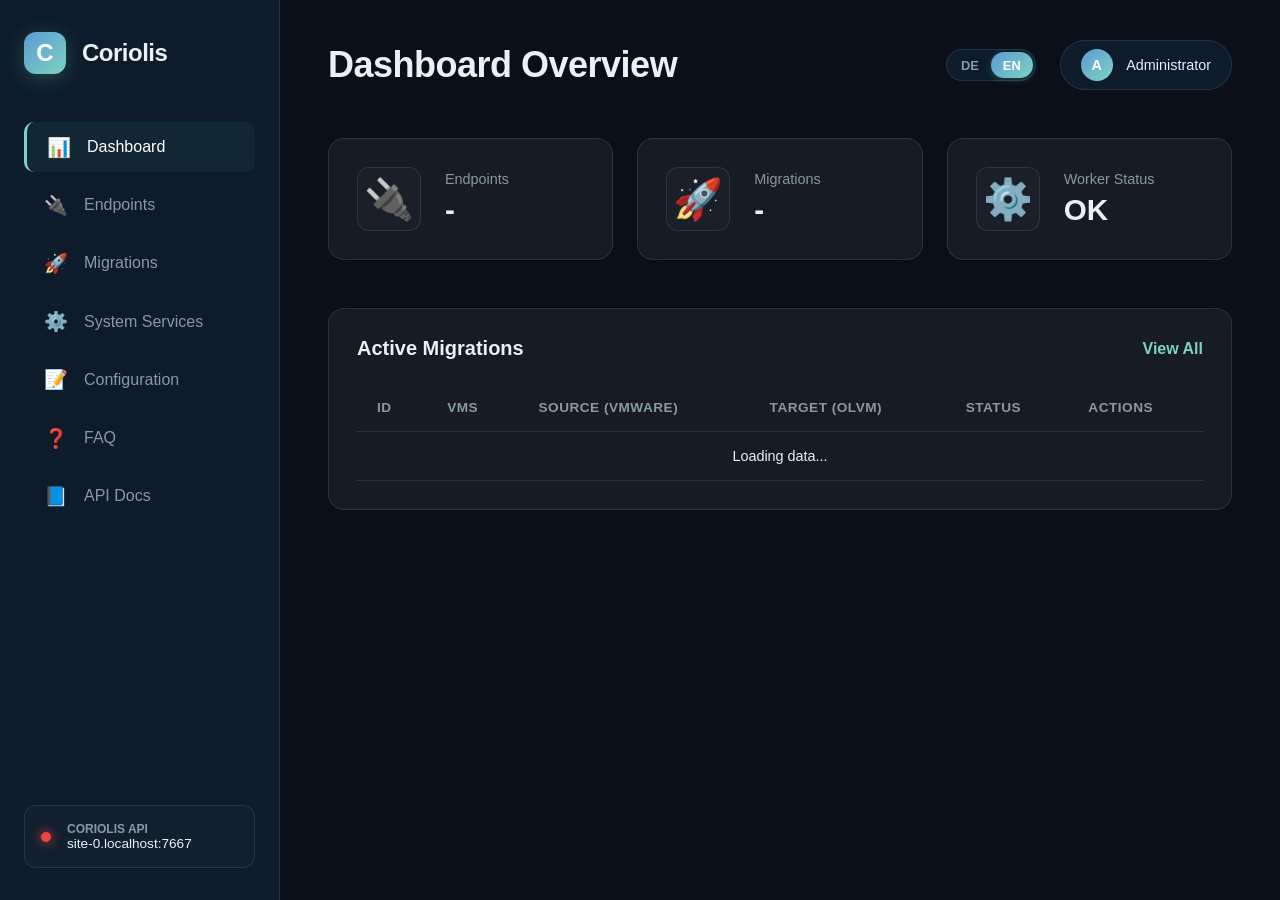
==== docker/dashboard/index.html @ 9552b00b "feat(init): initialize clean production-ready CloudShift repository" ====
<!DOCTYPE html>
<html lang="de">
<head>
    <meta charset="UTF-8">
    <meta name="viewport" content="width=device-width, initial-scale=1.0">
    <title>Coriolis Migration Dashboard</title>
    <link rel="preconnect" href="https://fonts.googleapis.com">
    <link rel="preconnect" href="https://fonts.gstatic.com" crossorigin>
    <link href="https://fonts.googleapis.com/css2?family=Outfit:wght@300;400;500;600;700&family=Plus+Jakarta+Sans:wght@300;400;500;600;700&display=swap" rel="stylesheet">
    <link rel="stylesheet" href="style.css">
</head>
<body class="dark-mode">
    <div class="app-container">
        <!-- Sidebar Navigation -->
        <aside class="sidebar">
            <div class="brand">
                <div class="brand-logo">C</div>
                <h2>Coriolis</h2>
            </div>
            <nav class="nav-menu">
                <a href="#dashboard" class="nav-item active" data-tab="dashboard">
                    <span class="icon">📊</span> <span data-i18n="nav-dashboard">Dashboard</span>
                </a>
                <a href="#endpoints" class="nav-item" data-tab="endpoints">
                    <span class="icon">🔌</span> <span data-i18n="nav-endpoints">Endpunkte</span>
                </a>
                <a href="#transfers" class="nav-item" data-tab="transfers">
                    <span class="icon">🚀</span> <span data-i18n="nav-transfers">Migrationen</span>
                </a>
                <a href="#services" class="nav-item" data-tab="services">
                    <span class="icon">⚙️</span> <span data-i18n="nav-services">Systemdienste</span>
                </a>
                <a href="#configs" class="nav-item" data-tab="configs">
                    <span class="icon">📝</span> <span data-i18n="nav-configs">Konfiguration</span>
                </a>
<a href="#faq" class="nav-item" data-tab="faq">
                <span class="icon">❓</span> <span data-i18n="nav-faq">FAQ</span>
            </a>
            <a href="#swagger" class="nav-item" data-tab="swagger">
                <span class="icon">📘</span> <span data-i18n="nav-api">API Docs</span>
            </a>
        </nav>
            <div class="connection-status">
                <div class="status-indicator online"></div>
                <div class="status-details">
                    <p class="status-label" data-i18n="api-status">Coriolis API</p>
                    <p class="status-host" id="apiHost">172.23.219.54:7667</p>
                </div>
            </div>
        </aside>

        <!-- Main Content Area -->
        <main class="main-content">
            <header class="top-bar">
                <h1 id="pageTitle" data-i18n="title-dashboard-overview">Dashboard Overview</h1>
                <div class="top-bar-right">
                    <div class="lang-selector">
                        <button class="btn-lang active" id="btnLangDe" data-lang="de">DE</button>
                        <button class="btn-lang" id="btnLangEn" data-lang="en">EN</button>
                    </div>
                    <div class="user-profile">
                        <div class="avatar">A</div>
                        <span class="username">Administrator</span>
                    </div>
                </div>
            </header>

            <!-- Dashboard Tab -->
            <section id="dashboardTab" class="tab-content active">
                <div class="stats-grid">
                    <div class="stat-card">
                        <div class="stat-icon">🔌</div>
                        <div class="stat-info">
                            <h3 data-i18n="card-endpoints">Endpunkte</h3>
                            <p class="stat-value" id="countEndpoints">-</p>
                        </div>
                    </div>
                    <div class="stat-card">
                        <div class="stat-icon">🚀</div>
                        <div class="stat-info">
                            <h3 data-i18n="card-transfers">Migrationen</h3>
                            <p class="stat-value" id="countTransfers">-</p>
                        </div>
                    </div>
                    <div class="stat-card">
                        <div class="stat-icon">⚙️</div>
                        <div class="stat-info">
                            <h3 data-i18n="card-worker">Worker Status</h3>
                            <p class="stat-value" id="workerStatus">OK</p>
                        </div>
                    </div>
                </div>

                <div class="dashboard-sections">
                    <div class="dashboard-card recent-transfers">
                        <div class="card-header">
                            <h2 data-i18n="active-transfers">Aktive Migrationen</h2>
                            <a href="#transfers" class="btn-text btn-view-all" data-i18n="view-all">Alle anzeigen</a>
                        </div>
                        <div class="table-container">
                            <table class="data-table" id="recentTransfersTable">
                                <thead>
                                    <tr>
                                        <th data-i18n="th-id">ID</th>
                                        <th data-i18n="th-vms">VMs</th>
                                        <th data-i18n="th-source">Quelle (VMware)</th>
                                        <th data-i18n="th-target">Ziel (OLVM)</th>
                                        <th data-i18n="th-status">Status</th>
                                        <th data-i18n="th-actions">Aktionen</th>
                                    </tr>
                                </thead>
                                <tbody>
                                    <tr><td colspan="6" class="text-center" data-i18n="msg-loading">Lade Daten...</td></tr>
                                </tbody>
                            </table>
                        </div>
                    </div>
                </div>
            </section>

            <!-- Endpoints Tab -->
            <section id="endpointsTab" class="tab-content">
                <div class="action-bar">
                    <h2 data-i18n="title-endpoints">Registrierte Endpunkte</h2>
                    <button class="btn btn-primary" id="btnNewEndpoint" data-i18n="btn-add-endpoint">+ Endpunkt hinzufügen</button>
                </div>
                <div class="endpoints-grid" id="endpointsGrid">
                    <!-- Cards will be populated dynamically -->
                </div>
            </section>

            <!-- Transfers Tab -->
            <section id="transfersTab" class="tab-content">
                <div class="action-bar">
                    <h2 data-i18n="title-transfers">Migrations-Jobs</h2>
                    <button class="btn btn-primary" id="btnNewTransfer" data-i18n="btn-create-transfer">+ Migration erstellen</button>
                </div>
                <div class="table-container">
                    <table class="data-table" id="transfersTable">
                        <thead>
                            <tr>
                                <th data-i18n="th-id">ID</th>
                                <th data-i18n="th-vms">VMs</th>
                                <th data-i18n="th-source">Quelle (VMware)</th>
                                <th data-i18n="th-target">Ziel (OLVM)</th>
                                <th data-i18n="th-status">Status</th>
                                <th data-i18n="th-actions">Aktionen</th>
                            </tr>
                        </thead>
                        <tbody>
                            <!-- Table rows will be populated dynamically -->
                        </tbody>
                    </table>
                </div>
            </section>

            <!-- Services Tab -->
            <section id="servicesTab" class="tab-content">
                <div class="action-bar">
                    <h2 data-i18n="title-services">Coriolis Systemdienste</h2>
                </div>
                <div class="table-container">
                    <table class="data-table" id="servicesTable">
                        <thead>
                            <tr>
                                <th data-i18n="th-service">Dienst</th>
                                <th data-i18n="th-host">Host / Container</th>
                                <th data-i18n="th-status">Status</th>
                                <th data-i18n="th-updated">Zuletzt aktualisiert</th>
                                <th data-i18n="th-actions">Aktionen</th>
                            </tr>
                        </thead>
                        <tbody>
                            <!-- Table rows will be populated dynamically -->
                        </tbody>
                    </table>
                </div>
            </section>

            <!-- Configs Tab -->
            <section id="configsTab" class="tab-content">
                <div class="dashboard-card">
                    <div class="card-header">
                        <h2 data-i18n="title-configs">Konfigurationsdateien</h2>
                    </div>
                    <div class="config-editor-container">
                        <div class="form-group">
                            <label for="configSelect" data-i18n="label-select-config">Datei auswählen</label>
                            <select id="configSelect">
                                <option value="" data-i18n="select-please">Bitte wählen...</option>
                            </select>
                        </div>
                        <div class="form-group">
                            <label for="configTextarea" data-i18n="label-config-content">Dateiinhalt</label>
                            <textarea id="configTextarea" class="config-textarea" readonly placeholder="Bitte wählen Sie eine Konfigurationsdatei aus..." data-i18n-placeholder="placeholder-config-select"></textarea>
                        </div>
                        <div class="form-actions" style="margin-top: 1rem;">
                            <button class="btn btn-primary" id="btnSaveConfig" disabled data-i18n="btn-save-config">Speichern</button>
                        </div>
                    </div>
                </div>
            </section>

            <!-- FAQ Tab -->
            <section id="faqTab" class="tab-content">
                <div class="dashboard-card">
                    <div class="card-header">
                        <h2 data-i18n="title-faq">Häufig gestellte Fragen (FAQ)</h2>
                    </div>
                    <div class="faq-container" id="faqList">
                        <!-- Populated dynamically -->
                    </div>
                </div>
            </section>

            <!-- Swagger / API Docs Tab -->
            <section id="swaggerTab" class="tab-content">
                <div class="dashboard-card swagger-api-card">
                    <div class="card-header">
                        <h2 data-i18n="nav-api">API Docs</h2>
                    </div>
                    <div class="swagger-container">
                        <iframe src="/swagger.html" title="API Documentation"></iframe>
                    </div>
                </div>
            </section>
        </main>
    </div>

    <!-- Modal: Add Endpoint -->
    <div class="modal-overlay" id="endpointModal">
        <div class="modal-card">
            <div class="modal-header">
                <h2 id="endpointModalTitle" data-i18n="modal-ep-title">Neuen Endpunkt registrieren</h2>
                <button class="btn-close" id="btnChooseEndpointClose">&times;</button>
            </div>
            <form id="endpointForm">
                <div class="form-group">
                    <label for="endpointName" data-i18n="label-ep-name">Endpunkt Name</label>
                    <input type="text" id="endpointName" required placeholder="z.B. vcenter-prod-01" data-i18n-placeholder="placeholder-ep-name">
                </div>
                <div class="form-group">
                    <label for="endpointType" data-i18n="label-ep-type">Endpunkt Typ</label>
                    <select id="endpointType" required>
                        <option value="vmware_vsphere" data-i18n="opt-ep-vmware">VMware vSphere (Quelle)</option>
                        <option value="olvm" data-i18n="opt-ep-olvm">Oracle OLVM (Ziel)</option>
                        <option value="hyperv" data-i18n="opt-ep-hyperv">Microsoft Hyper-V (Ziel)</option>
                    </select>
                </div>
                
                <!-- VMware Fields -->
                <div id="vmwareFields" class="provider-fields">
                    <div class="form-group">
                        <label for="vmwareHost" data-i18n="label-vcenter-host">vCenter Host / IP</label>
                        <input type="text" id="vmwareHost" placeholder="z.B. vcenter.firma.local" data-i18n-placeholder="placeholder-vmware-host">
                    </div>
                    <div class="form-group">
                        <label for="vmwareUser" data-i18n="label-username">Benutzername</label>
                        <input type="text" id="vmwareUser" placeholder="administrator@vsphere.local" data-i18n-placeholder="placeholder-vmware-user">
                    </div>
                    <div class="form-group">
                        <label for="vmwarePass" data-i18n="label-password">Passwort</label>
                        <input type="password" id="vmwarePass">
                    </div>
                    <div class="form-group checkbox-group">
                        <input type="checkbox" id="vmwareUntrusted" checked>
                        <label for="vmwareUntrusted" data-i18n="label-ignore-ssl">SSL Zertifikat ignorieren (allow_untrusted)</label>
                    </div>
                </div>

                <!-- OLVM Fields -->
                <div id="olvmFields" class="provider-fields hidden">
                    <div class="form-group">
                        <label for="olvmUrl" data-i18n="label-olvm-url">OLVM Engine API URL</label>
                        <input type="text" id="olvmUrl" placeholder="https://olvm-engine.firma.local/ovirt-engine/" data-i18n-placeholder="placeholder-olvm-url">
                    </div>
                    <div class="form-group">
                        <label for="olvmUser" data-i18n="label-username">Benutzername</label>
                        <input type="text" id="olvmUser" placeholder="admin@internal" data-i18n-placeholder="placeholder-olvm-user">
                    </div>
                    <div class="form-group">
                        <label for="olvmPass" data-i18n="label-password">Passwort</label>
                        <input type="password" id="olvmPass">
                    </div>
                    <div class="form-group checkbox-group">
                        <input type="checkbox" id="olvmInsecure" checked>
                        <label for="olvmInsecure" data-i18n="label-ignore-ssl">SSL Zertifikat ignorieren (insecure)</label>
                    </div>
                </div>

                <!-- Hyper-V Fields -->
                <div id="hypervFields" class="provider-fields hidden">
                    <div class="form-group">
                        <label for="hypervHost" data-i18n="label-hyperv-host">Hyper-V Host / IP</label>
                        <input type="text" id="hypervHost" placeholder="z.B. hyperv-host.firma.local" data-i18n-placeholder="placeholder-hyperv-host">
                    </div>
                    <div class="form-group">
                        <label for="hypervPort" data-i18n="label-hyperv-port">WinRM Port</label>
                        <input type="number" id="hypervPort" value="5986" placeholder="5986">
                    </div>
                    <div class="form-group">
                        <label for="hypervUser" data-i18n="label-username">Benutzername</label>
                        <input type="text" id="hypervUser" placeholder="Administrator" data-i18n-placeholder="placeholder-hyperv-user">
                    </div>
                    <div class="form-group">
                        <label for="hypervPass" data-i18n="label-password">Passwort</label>
                        <input type="password" id="hypervPass">
                    </div>
                    <div class="form-group">
                        <label for="hypervTransport" data-i18n="label-hyperv-transport">WinRM Transport</label>
                        <select id="hypervTransport">
                            <option value="ntlm">NTLM</option>
                            <option value="kerberos">Kerberos</option>
                            <option value="credssp">CredSSP</option>
                            <option value="basic">Basic</option>
                        </select>
                    </div>
                    <div class="form-group checkbox-group">
                        <input type="checkbox" id="hypervHttps" checked>
                        <label for="hypervHttps" data-i18n="label-hyperv-https">HTTPS verwenden (WinRM 5986)</label>
                    </div>
                    <div class="form-group checkbox-group">
                        <input type="checkbox" id="hypervInsecure" checked>
                        <label for="hypervInsecure" data-i18n="label-ignore-ssl-winrm">WinRM Zertifikat ignorieren</label>
                    </div>
                </div>

                <div class="form-actions">
                    <button type="button" class="btn btn-secondary" id="btnCancelEndpoint" data-i18n="btn-cancel">Abbrechen</button>
                    <button type="submit" id="btnSubmitEndpoint" class="btn btn-primary" data-i18n="btn-register">Registrieren</button>
                </div>
            </form>
        </div>
    </div>

    <!-- Modal: Add Transfer -->
    <div class="modal-overlay" id="transferModal">
        <div class="modal-card">
            <div class="modal-header">
                <h2 data-i18n="modal-tf-title">Migration erstellen</h2>
                <button class="btn-close" id="btnChooseTransferClose">&times;</button>
            </div>
            <form id="transferForm">
                <div class="form-group">
                    <label for="transferSource" data-i18n="label-tf-source">Quelle (VMware Endpunkt)</label>
                    <select id="transferSource" required>
                        <option value="" data-i18n="select-please">Bitte wählen...</option>
                    </select>
                </div>
                <div class="form-group">
                    <label for="transferDest" data-i18n="label-tf-dest">Ziel (OLVM Endpunkt)</label>
                    <select id="transferDest" required>
                        <option value="" data-i18n="select-please">Bitte wählen...</option>
                    </select>
                </div>
                <div class="form-group">
                    <label for="transferVMs" data-i18n="label-tf-vms">VM Name (im vCenter)</label>
                    <input type="text" id="transferVMs" required placeholder="z.B. webserver-prod-01" data-i18n-placeholder="placeholder-tf-vms">
                </div>

                <!-- OLVM target fields -->
                <div id="tfOlvmFields" class="transfer-dest-fields">
                    <div class="form-group">
                        <label for="transferCluster" data-i18n="label-tf-cluster">Ziel-Cluster (in OLVM)</label>
                        <input type="text" id="transferCluster" placeholder="z.B. Default" data-i18n-placeholder="placeholder-tf-cluster">
                    </div>
                    <div class="form-group">
                        <label for="transferStorageDomain" data-i18n="label-tf-storage">Ziel-Storage Domain</label>
                        <input type="text" id="transferStorageDomain" placeholder="z.B. data" data-i18n-placeholder="placeholder-tf-storage">
                    </div>
                </div>

                <!-- Hyper-V target fields -->
                <div id="tfHypervFields" class="transfer-dest-fields hidden">
                    <div class="form-group">
                        <label for="transferSwitch" data-i18n="label-tf-switch">Ziel Virtual Switch</label>
                        <input type="text" id="transferSwitch" placeholder="z.B. External" data-i18n-placeholder="placeholder-tf-switch">
                    </div>
                    <div class="form-group">
                        <label for="transferVmPath" data-i18n="label-tf-vmpath">Ziel VM-Pfad (auf dem Host)</label>
                        <input type="text" id="transferVmPath" placeholder="C:\VMs" data-i18n-placeholder="placeholder-tf-vmpath">
                    </div>
                    <div class="form-group">
                        <label for="transferVmGeneration" data-i18n="label-tf-generation">VM Generation</label>
                        <select id="transferVmGeneration">
                            <option value="">Auto</option>
                            <option value="1">Generation 1</option>
                            <option value="2">Generation 2</option>
                        </select>
                    </div>
                </div>

                <div class="form-group">
                    <label for="transferNetworkMap" data-i18n="label-tf-network">Netzwerk-Zuweisung (Quell-Netz -> Ziel-Netz)</label>
                    <div class="mapping-inputs">
                        <input type="text" id="sourceNet" placeholder="z.B. VM Network" required data-i18n-placeholder="placeholder-source-net">
                        <span class="arrow">&rarr;</span>
                        <input type="text" id="destNet" placeholder="z.B. ovirtmgmt" required data-i18n-placeholder="placeholder-dest-net">
                    </div>
                </div>
                <div class="form-group" id="tfStorageMapGroup">
                    <label for="transferStorageMap" data-i18n="label-tf-storage-map">Storage-Zuweisung (Quell-Datastore -> Ziel-Domain)</label>
                    <div class="mapping-inputs">
                        <input type="text" id="sourceStore" placeholder="z.B. datastore1" data-i18n-placeholder="placeholder-source-store">
                        <span class="arrow">&rarr;</span>
                        <input type="text" id="destStore" placeholder="z.B. data" data-i18n-placeholder="placeholder-dest-store">
                    </div>
                </div>

                <div class="form-actions">
                    <button type="button" class="btn btn-secondary" id="btnCancelTransfer" data-i18n="btn-cancel">Abbrechen</button>
                    <button type="submit" class="btn btn-primary" data-i18n="btn-create">Erstellen</button>
                </div>
            </form>
        </div>
    </div>

    <script src="app.js"></script>
</body>
</html>
---- docker/dashboard/style.css ----
/* Style for Coriolis standalone Web Dashboard */
:root {
    --bg-primary: #0a0f1a;
    --bg-sidebar: #0d1b2a;
    --bg-card: rgba(255, 255, 255, 0.05);
    --border-color: rgba(125, 211, 192, 0.15);
    --text-main: #e8f1f5;
    --text-muted: #8899a6;
    --accent-cyan: #7dd3c0;
    --accent-purple: #5b9bd5;
    --accent-gradient: linear-gradient(135deg, #5b9bd5, #7dd3c0);
    --status-online: #10b981;
    --status-offline: #ef4444;
    --status-warning: #f59e0b;
    --font-family: 'Inter', sans-serif;
    --heading-font-family: var(--heading-font-family);
}

* {
    box-sizing: border-box;
    margin: 0;
    padding: 0;
}

body {
    background-color: var(--bg-primary);
    color: var(--text-main);
    font-family: var(--font-family);
    min-height: 100vh;
    display: flex;
    overflow-x: hidden;
}

.app-container {
    display: flex;
    width: 100vw;
    min-height: 100vh;
}

/* Sidebar Navigation */
.sidebar {
    width: 280px;
    background-color: var(--bg-sidebar);
    border-right: 1px solid var(--border-color);
    display: flex;
    flex-direction: column;
    padding: 2rem 1.5rem;
    flex-shrink: 0;
}

.brand {
    display: flex;
    align-items: center;
    gap: 1rem;
    margin-bottom: 3rem;
}

.brand-logo {
    width: 42px;
    height: 42px;
    background: var(--accent-gradient);
    border-radius: 12px;
    display: flex;
    align-items: center;
    justify-content: center;
    font-size: 1.5rem;
    font-weight: 700;
    color: #fff;
    box-shadow: 0 4px 20px rgba(125, 211, 192, 0.25);
}

.brand h2 {
    font-family: var(--heading-font-family);
    font-size: 1.5rem;
    font-weight: 600;
    letter-spacing: -0.5px;
}

.nav-menu {
    display: flex;
    flex-direction: column;
    gap: 0.5rem;
    flex-grow: 1;
}

.nav-item {
    display: flex;
    align-items: center;
    gap: 1rem;
    padding: 0.85rem 1.25rem;
    border-radius: 10px;
    color: var(--text-muted);
    text-decoration: none;
    font-weight: 500;
    transition: all 0.3s ease;
}

.nav-item:hover, .nav-item.active {
    color: #fff;
    background-color: rgba(255, 255, 255, 0.05);
}

.nav-item.active {
    border-left: 3px solid var(--accent-cyan);
    background-color: rgba(125, 211, 192, 0.06);
}

.nav-item .icon {
    font-size: 1.2rem;
}

.connection-status {
    display: flex;
    align-items: center;
    gap: 1rem;
    padding: 1rem;
    background-color: rgba(255, 255, 255, 0.02);
    border: 1px solid var(--border-color);
    border-radius: 12px;
    margin-top: auto;
}

.status-indicator {
    width: 10px;
    height: 10px;
    border-radius: 50%;
    box-shadow: 0 0 10px rgba(0, 0, 0, 0.5);
}

.status-indicator.online {
    background-color: var(--status-online);
    box-shadow: 0 0 12px var(--status-online);
}

.status-indicator.offline {
    background-color: var(--status-offline);
    box-shadow: 0 0 12px var(--status-offline);
}

.status-label {
    font-size: 0.75rem;
    color: var(--text-muted);
    font-weight: 600;
    text-transform: uppercase;
}

.status-host {
    font-size: 0.85rem;
    font-weight: 500;
}

/* Main Content Area */
.main-content {
    flex-grow: 1;
    padding: 2.5rem 3rem;
    overflow-y: auto;
    max-height: 100vh;
}

.top-bar {
    display: flex;
    justify-content: space-between;
    align-items: center;
    margin-bottom: 3rem;
}

.top-bar h1 {
    font-family: var(--heading-font-family);
    font-size: 2.25rem;
    font-weight: 700;
    letter-spacing: -0.5px;
}

.user-profile {
    display: flex;
    align-items: center;
    gap: 0.85rem;
    background-color: var(--bg-sidebar);
    padding: 0.5rem 1.25rem;
    border-radius: 100px;
    border: 1px solid var(--border-color);
}

.avatar {
    width: 32px;
    height: 32px;
    border-radius: 50%;
    background: var(--accent-gradient);
    color: #fff;
    display: flex;
    align-items: center;
    justify-content: center;
    font-weight: 600;
    font-size: 0.9rem;
}

.username {
    font-size: 0.9rem;
    font-weight: 500;
}

/* Tab Content Visibility */
.tab-content {
    display: none;
    animation: fadeIn 0.4s ease;
}

.tab-content.active {
    display: block;
}

@keyframes fadeIn {
    from { opacity: 0; transform: translateY(10px); }
    to { opacity: 1; transform: translateY(0); }
}

/* Stats Cards Grid */
.stats-grid {
    display: grid;
    grid-template-columns: repeat(auto-fit, minmax(240px, 1fr));
    gap: 1.5rem;
    margin-bottom: 3rem;
}

.stat-card {
    background-color: var(--bg-card);
    border: 1px solid var(--border-color);
    border-radius: 16px;
    padding: 1.75rem;
    display: flex;
    align-items: center;
    gap: 1.5rem;
    backdrop-filter: blur(12px);
    transition: transform 0.3s ease, border-color 0.3s ease;
}

.stat-card:hover {
    transform: translateY(-5px);
    border-color: rgba(125, 211, 192, 0.25);
}

.stat-icon {
    font-size: 2.5rem;
    width: 64px;
    height: 64px;
    background-color: rgba(255, 255, 255, 0.02);
    border-radius: 12px;
    display: flex;
    align-items: center;
    justify-content: center;
    border: 1px solid var(--border-color);
}

.stat-info h3 {
    font-size: 0.9rem;
    font-weight: 500;
    color: var(--text-muted);
    margin-bottom: 0.35rem;
}

.stat-value {
    font-family: var(--heading-font-family);
    font-size: 1.85rem;
    font-weight: 700;
}

/* Action Bar */
.action-bar {
    display: flex;
    justify-content: space-between;
    align-items: center;
    margin-bottom: 2rem;
}

.action-bar h2 {
    font-family: var(--heading-font-family);
    font-size: 1.5rem;
    font-weight: 600;
}

/* Buttons */
.btn {
    font-family: var(--font-family);
    font-weight: 600;
    font-size: 0.9rem;
    padding: 0.75rem 1.5rem;
    border-radius: 10px;
    border: none;
    cursor: pointer;
    transition: all 0.3s ease;
    display: inline-flex;
    align-items: center;
    justify-content: center;
    gap: 0.5rem;
}

.btn-primary {
    background: var(--accent-gradient);
    color: #fff;
    box-shadow: 0 4px 15px rgba(91, 155, 213, 0.2);
}

.btn-primary:hover {
    transform: translateY(-2px);
    box-shadow: 0 6px 20px rgba(91, 155, 213, 0.35);
}

.btn-secondary {
    background-color: rgba(255, 255, 255, 0.05);
    color: var(--text-main);
    border: 1px solid var(--border-color);
}

.btn-secondary:hover {
    background-color: rgba(255, 255, 255, 0.1);
}

.btn-danger {
    background-color: rgba(239, 68, 68, 0.15);
    color: #f87171;
    border: 1px solid rgba(239, 68, 68, 0.3);
}

.btn-danger:hover {
    background-color: rgba(239, 68, 68, 0.25);
}

.btn-success {
    background-color: rgba(16, 185, 129, 0.15);
    color: #34d399;
    border: 1px solid rgba(16, 185, 129, 0.3);
}

.btn-success:hover {
    background-color: rgba(16, 185, 129, 0.25);
}

.btn-text {
    background: none;
    border: none;
    color: var(--accent-cyan);
    font-weight: 600;
    cursor: pointer;
    text-decoration: none;
}

.btn-text:hover {
    text-decoration: underline;
}

/* Dashboard sections */
.dashboard-card {
    background-color: var(--bg-card);
    border: 1px solid var(--border-color);
    border-radius: 16px;
    padding: 1.75rem;
    backdrop-filter: blur(12px);
    margin-bottom: 2rem;
}

.card-header {
    display: flex;
    justify-content: space-between;
    align-items: center;
    margin-bottom: 1.5rem;
}

.card-header h2 {
    font-size: 1.25rem;
    font-weight: 600;
}

/* Data Tables */
.table-container {
    width: 100%;
    overflow-x: auto;
}

.data-table {
    width: 100%;
    border-collapse: collapse;
    text-align: left;
}

.data-table th, .data-table td {
    padding: 1rem 1.25rem;
    border-bottom: 1px solid var(--border-color);
}

.data-table th {
    font-weight: 600;
    color: var(--text-muted);
    font-size: 0.85rem;
    text-transform: uppercase;
    letter-spacing: 0.5px;
}

.data-table td {
    font-size: 0.9rem;
}

.data-table tbody tr:hover {
    background-color: rgba(255, 255, 255, 0.01);
}

.text-center {
    text-align: center;
}

/* Badges and Tags */
.badge {
    padding: 0.3rem 0.75rem;
    border-radius: 100px;
    font-size: 0.75rem;
    font-weight: 600;
    display: inline-flex;
    align-items: center;
    gap: 0.35rem;
}

.badge-vmware {
    background-color: rgba(125, 211, 192, 0.1);
    color: var(--accent-cyan);
    border: 1px solid rgba(125, 211, 192, 0.2);
}

.badge-olvm {
    background-color: rgba(91, 155, 213, 0.15);
    color: var(--accent-purple);
    border: 1px solid rgba(91, 155, 213, 0.25);
}

.badge-hyperv {
    background-color: rgba(255, 99, 132, 0.15);
    color: #ff6384;
    border: 1px solid rgba(255, 99, 132, 0.25);
}

.badge-status {
    text-transform: uppercase;
}

.status-completed {
    background-color: rgba(16, 185, 129, 0.15);
    color: #34d399;
}

.status-running {
    background-color: rgba(59, 130, 246, 0.15);
    color: #60a5fa;
    animation: pulse 2s infinite;
}

.status-cancelling {
    background-color: rgba(245, 158, 11, 0.15);
    color: #fbbf24;
    animation: pulse 2s infinite;
}

.status-failed, .status-error {
    background-color: rgba(239, 68, 68, 0.15);
    color: #f87171;
}

.status-canceled {
    background-color: rgba(156, 163, 175, 0.15);
    color: #9ca3af;
}

.status-pending {
    background-color: rgba(245, 158, 11, 0.15);
    color: #fbbf24;
}

@keyframes pulse {
    0%, 100% { opacity: 1; }
    50% { opacity: 0.6; }
}

/* Endpoints Grid */
.endpoints-grid {
    display: grid;
    grid-template-columns: repeat(auto-fill, minmax(320px, 1fr));
    gap: 1.5rem;
}

.endpoint-card {
    background-color: var(--bg-card);
    border: 1px solid var(--border-color);
    border-radius: 16px;
    padding: 1.5rem;
    display: flex;
    flex-direction: column;
    justify-content: space-between;
    gap: 1.5rem;
    backdrop-filter: blur(12px);
    transition: all 0.3s ease;
}

.endpoint-card:hover {
    border-color: rgba(91, 155, 213, 0.25);
}

.endpoint-header {
    display: flex;
    justify-content: space-between;
    align-items: flex-start;
}

.endpoint-title h3 {
    font-size: 1.15rem;
    font-weight: 600;
    margin-bottom: 0.25rem;
}

.endpoint-desc {
    font-size: 0.85rem;
    color: var(--text-muted);
}

.endpoint-details {
    font-size: 0.85rem;
    background-color: rgba(0, 0, 0, 0.15);
    padding: 0.85rem;
    border-radius: 10px;
    border: 1px solid var(--border-color);
    word-break: break-all;
}

.endpoint-details p {
    margin-bottom: 0.35rem;
}

.endpoint-details p:last-child {
    margin-bottom: 0;
}

.endpoint-details span {
    color: var(--text-muted);
}

.endpoint-actions {
    display: flex;
    gap: 0.5rem;
}

.endpoint-actions button {
    flex-grow: 1;
}

/* Modals */
.modal-overlay {
    position: fixed;
    top: 0;
    left: 0;
    width: 100vw;
    height: 100vh;
    background-color: rgba(8, 12, 20, 0.75);
    backdrop-filter: blur(8px);
    display: none;
    align-items: center;
    justify-content: center;
    z-index: 1000;
    animation: fadeIn 0.3s ease;
}

.modal-overlay.active {
    display: flex;
}

.modal-card {
    background-color: var(--bg-sidebar);
    border: 1px solid var(--border-color);
    border-radius: 20px;
    width: 100%;
    max-width: 540px;
    padding: 2.25rem;
    box-shadow: 0 10px 40px rgba(0, 0, 0, 0.5);
    animation: slideUp 0.3s cubic-bezier(0.16, 1, 0.3, 1);
}

@keyframes slideUp {
    from { transform: translateY(30px) scale(0.98); }
    to { transform: translateY(0) scale(1); }
}

.modal-header {
    display: flex;
    justify-content: space-between;
    align-items: center;
    margin-bottom: 1.75rem;
}

.modal-header h2 {
    font-family: var(--heading-font-family);
    font-size: 1.5rem;
    font-weight: 600;
}

.btn-close {
    background: none;
    border: none;
    font-size: 1.85rem;
    color: var(--text-muted);
    cursor: pointer;
    line-height: 1;
}

.btn-close:hover {
    color: #fff;
}

/* Forms */
.form-group {
    display: flex;
    flex-direction: column;
    gap: 0.5rem;
    margin-bottom: 1.25rem;
}

.form-group label {
    font-size: 0.85rem;
    font-weight: 600;
    color: var(--text-muted);
}

.form-group input, .form-group select {
    background-color: rgba(8, 12, 20, 0.4);
    border: 1px solid var(--border-color);
    border-radius: 8px;
    padding: 0.75rem 1rem;
    color: #fff;
    font-family: var(--font-family);
    font-size: 0.9rem;
    transition: all 0.3s ease;
}

.form-group input:focus, .form-group select:focus {
    outline: none;
    border-color: var(--accent-cyan);
    box-shadow: 0 0 10px rgba(125, 211, 192, 0.15);
}

.checkbox-group {
    flex-direction: row;
    align-items: center;
    gap: 0.75rem;
    margin-top: 0.5rem;
}

.checkbox-group input {
    width: auto;
}

.checkbox-group label {
    cursor: pointer;
}

.provider-fields {
    animation: fadeIn 0.3s ease;
}

.hidden {
    display: none !important;
}

.mapping-inputs {
    display: flex;
    align-items: center;
    gap: 0.85rem;
}

.mapping-inputs input {
    flex-grow: 1;
}

.mapping-inputs .arrow {
    font-size: 1.25rem;
    color: var(--text-muted);
}

.form-actions {
    display: flex;
    justify-content: flex-end;
    gap: 1rem;
    margin-top: 2rem;
}

.action-buttons {
    display: flex;
    gap: 0.5rem;
}

.top-bar-right {
    display: flex;
    align-items: center;
    gap: 1.5rem;
}

.lang-selector {
    display: flex;
    background-color: var(--bg-sidebar);
    border: 1px solid var(--border-color);
    border-radius: 100px;
    padding: 2px;
}

.btn-lang {
    background: none;
    border: none;
    color: var(--text-muted);
    padding: 0.35rem 0.75rem;
    border-radius: 100px;
    font-size: 0.8rem;
    font-weight: 600;
    cursor: pointer;
    transition: all 0.3s ease;
}

.btn-lang:hover {
    color: var(--text-main);
}

.btn-lang.active {
    background: var(--accent-gradient);
    color: #fff;
    box-shadow: 0 2px 8px rgba(125, 211, 192, 0.2);
}

/* Config editor specific styling */
.config-editor-container {
    display: flex;
    flex-direction: column;
    gap: 1.5rem;
    margin-top: 1rem;
}
.config-textarea {
    min-height: 450px;
    font-family: 'Fira Code', 'Courier New', Courier, monospace;
    font-size: 0.9rem;
    line-height: 1.5;
    background-color: rgba(8, 12, 20, 0.65) !important;
    border: 1px solid var(--border-color);
    border-radius: 12px;
    padding: 1.25rem;
    color: #74e5ff;
    resize: vertical;
    width: 100%;
    outline: none;
    transition: all 0.3s ease;
    box-shadow: inset 0 2px 8px rgba(0, 0, 0, 0.4);
}
.config-textarea:focus {
    border-color: var(--accent-cyan);
    box-shadow: 0 0 15px rgba(125, 211, 192, 0.2), inset 0 2px 8px rgba(0, 0, 0, 0.4);
}
.config-textarea[readonly] {
    color: var(--text-muted);
    cursor: not-allowed;
    opacity: 0.6;
    box-shadow: none;
}

/* FAQ styling */
.faq-container {
    display: flex;
    flex-direction: column;
    gap: 1.25rem;
    margin-top: 1rem;
}
.faq-item {
    background: rgba(23, 33, 56, 0.25);
    border: 1px solid var(--border-color);
    border-radius: 12px;
    overflow: hidden;
    transition: all 0.3s ease;
}
.faq-item:hover {
    border-color: rgba(125, 211, 192, 0.2);
    background: rgba(23, 33, 56, 0.35);
}
.faq-question {
    padding: 1.25rem 1.5rem;
    font-weight: 600;
    font-size: 1.05rem;
    cursor: pointer;
    display: flex;
    align-items: center;
    gap: 1rem;
    user-select: none;
    transition: color 0.3s ease;
}
.faq-question:hover {
    color: var(--accent-cyan);
}
.faq-toggle-icon {
    font-size: 0.8rem;
    color: var(--accent-cyan);
    display: inline-block;
    transition: transform 0.3s cubic-bezier(0.4, 0, 0.2, 1);
}
.faq-toggle-icon.rotated {
    transform: rotate(90deg);
}
.faq-answer {
    padding: 0 1.5rem 1.5rem 3.3rem;
    color: var(--text-muted);
    line-height: 1.6;
    font-size: 0.95rem;
    border-top: 1px solid rgba(255, 255, 255, 0.03);
    padding-top: 1rem;
    animation: slideDownFaq 0.3s cubic-bezier(0.4, 0, 0.2, 1);
}
.faq-answer strong {
    color: var(--text-main);
}
@keyframes slideDownFaq {
    from { opacity: 0; transform: translateY(-5px); }
    to { opacity: 1; transform: translateY(0); }
}

/* Expandable transfer details styling */
.transfer-details-row {
    background-color: rgba(0, 0, 0, 0.2);
}
.transfer-details-wrapper {
    padding: 1.25rem 1.75rem;
    border-left: 3px solid var(--accent-cyan);
    background-color: rgba(23, 33, 56, 0.15);
}
.execution-details-expanded-box h4 {
    font-size: 0.95rem;
    font-weight: 600;
    color: var(--text-main);
}
.tasks-steps-list {
    display: flex;
    flex-direction: column;
    gap: 0.75rem;
    margin-top: 0.5rem;
}
.task-step-item {
    background-color: rgba(8, 12, 20, 0.4);
    border: 1px solid var(--border-color);
    border-radius: 8px;
    padding: 0.75rem 1rem;
    transition: all 0.2s ease;
}
.task-step-item:hover {
    border-color: rgba(125, 211, 192, 0.15);
}
.task-step-header {
    display: flex;
    align-items: center;
    gap: 1rem;
}
.task-step-name {
    font-weight: 500;
    font-size: 0.85rem;
    color: var(--text-main);
    flex-grow: 1;
}
.task-step-time {
    font-size: 0.75rem;
    color: var(--text-muted);
}
.task-exception-info {
    margin-top: 0.5rem;
    padding: 0.5rem;
    background-color: rgba(239, 68, 68, 0.05);
    border: 1px solid rgba(239, 68, 68, 0.2);
    border-radius: 6px;
    color: #f87171;
    font-size: 0.8rem;
    overflow-x: auto;
}

/* ── Swagger / API Docs Tab ───────────────── */
#swaggerTab.tab-content.active {
    display: flex;
    flex-direction: column;
    height: calc(100vh - 130px);
    overflow: hidden;
}

.swagger-api-card {
    display: flex !important;
    flex-direction: column;
    flex: 1;
    min-height: 0;
    padding-bottom: 0 !important;
    margin-bottom: 0 !important;
}

.swagger-api-card .card-header {
    flex-shrink: 0;
}

.swagger-container {
    flex: 1;
    min-height: 0;
    border-radius: 0 0 16px 16px;
    overflow: hidden;
}

.swagger-container iframe {
    width: 100%;
    height: 100%;
    border: none;
}
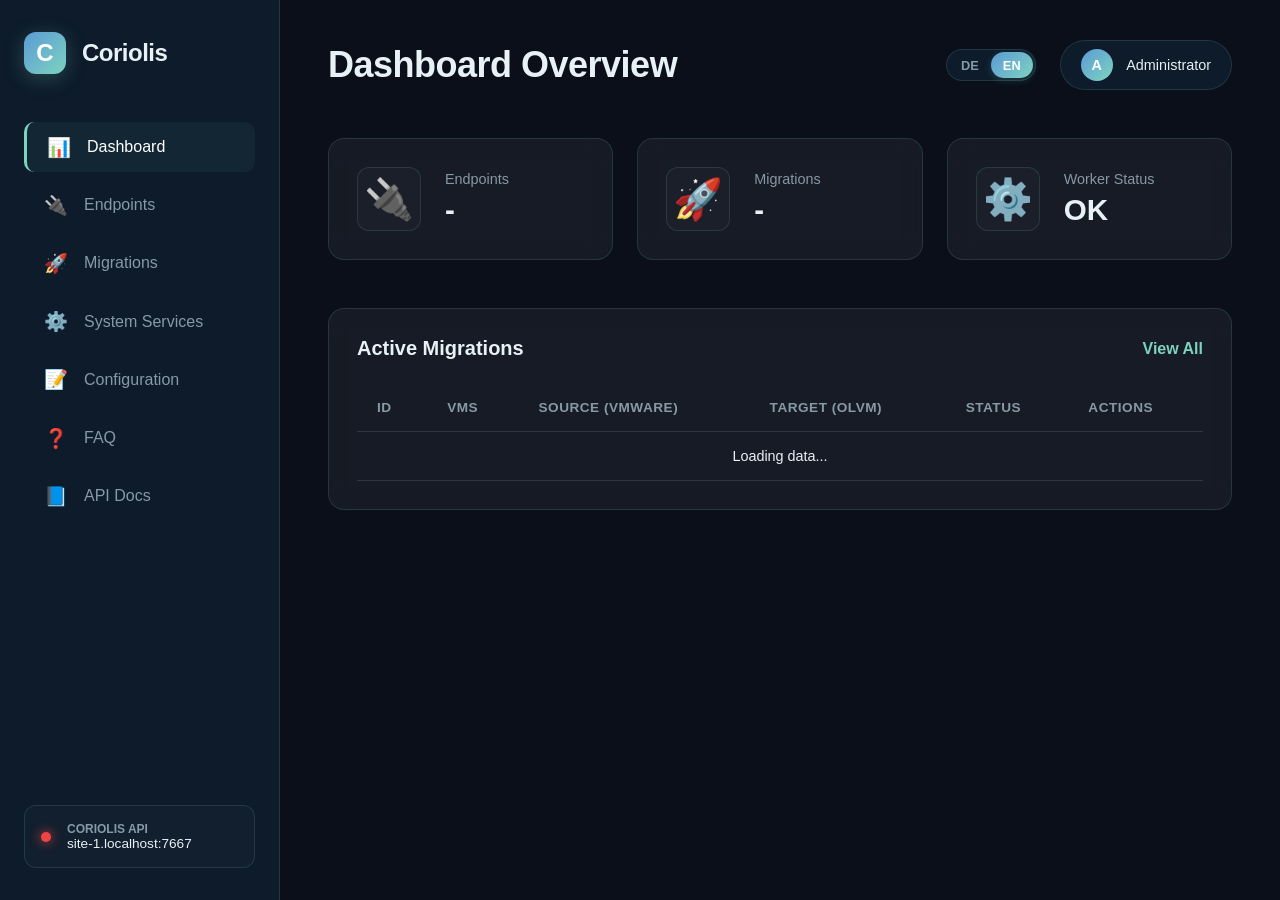
==== commit 9e4e0966: "feat: support preserving source VM MAC addresses and fix unit tests" ====
--- a/docker/dashboard/index.html
+++ b/docker/dashboard/index.html
@@ -398,13 +398,21 @@
                         <input type="text" id="destNet" placeholder="z.B. ovirtmgmt" required data-i18n-placeholder="placeholder-dest-net">
                     </div>
                 </div>
+                <div class="form-group checkbox-group">
+                    <input type="checkbox" id="transferPreserveMac">
+                    <label for="transferPreserveMac" data-i18n="label-tf-preserve-mac">MAC-Adressen der Quell-VM beibehalten</label>
+                </div>
                 <div class="form-group" id="tfStorageMapGroup">
-                    <label for="transferStorageMap" data-i18n="label-tf-storage-map">Storage-Zuweisung (Quell-Datastore -> Ziel-Domain)</label>
-                    <div class="mapping-inputs">
-                        <input type="text" id="sourceStore" placeholder="z.B. datastore1" data-i18n-placeholder="placeholder-source-store">
-                        <span class="arrow">&rarr;</span>
-                        <input type="text" id="destStore" placeholder="z.B. data" data-i18n-placeholder="placeholder-dest-store">
-                    </div>
+                    <label data-i18n="label-tf-storage-map">Storage-Zuweisung (Quell-Datastore -> Ziel-Domain)</label>
+                    <div id="storageMappingsContainer">
+                        <div class="mapping-inputs storage-mapping-row" style="margin-bottom: 0.5rem;">
+                            <input type="text" class="source-store" placeholder="z.B. datastore1" data-i18n-placeholder="placeholder-source-store">
+                            <span class="arrow">&rarr;</span>
+                            <input type="text" class="dest-store" placeholder="z.B. data" data-i18n-placeholder="placeholder-dest-store">
+                            <button type="button" class="btn-remove-mapping">&times;</button>
+                        </div>
+                    </div>
+                    <button type="button" id="btnAddStorageMapping" class="btn btn-secondary btn-sm" data-i18n="btn-add-storage-mapping" style="margin-top: 0.5rem; font-size: 0.8rem; padding: 0.25rem 0.5rem;">+ Zuweisung hinzufügen</button>
                 </div>
 
                 <div class="form-actions">
--- a/docker/dashboard/style.css
+++ b/docker/dashboard/style.css
@@ -909,4 +909,33 @@
     border: none;
 }
 
-
+/* Spinner and dynamic mapping styles */
+@keyframes spin {
+    0% { transform: rotate(0deg); }
+    100% { transform: rotate(360deg); }
+}
+
+.spinner-small {
+    border: 2px solid rgba(255, 255, 255, 0.1);
+    border-top: 2px solid var(--accent-cyan);
+    border-radius: 50%;
+    width: 16px;
+    height: 16px;
+    animation: spin 1s linear infinite;
+}
+
+.btn-remove-mapping {
+    background: none;
+    border: none;
+    color: var(--status-offline);
+    cursor: pointer;
+    font-size: 1.25rem;
+    padding: 0 0.5rem;
+    transition: color 0.2s ease;
+}
+
+.btn-remove-mapping:hover {
+    color: #ff3333;
+}
+
+
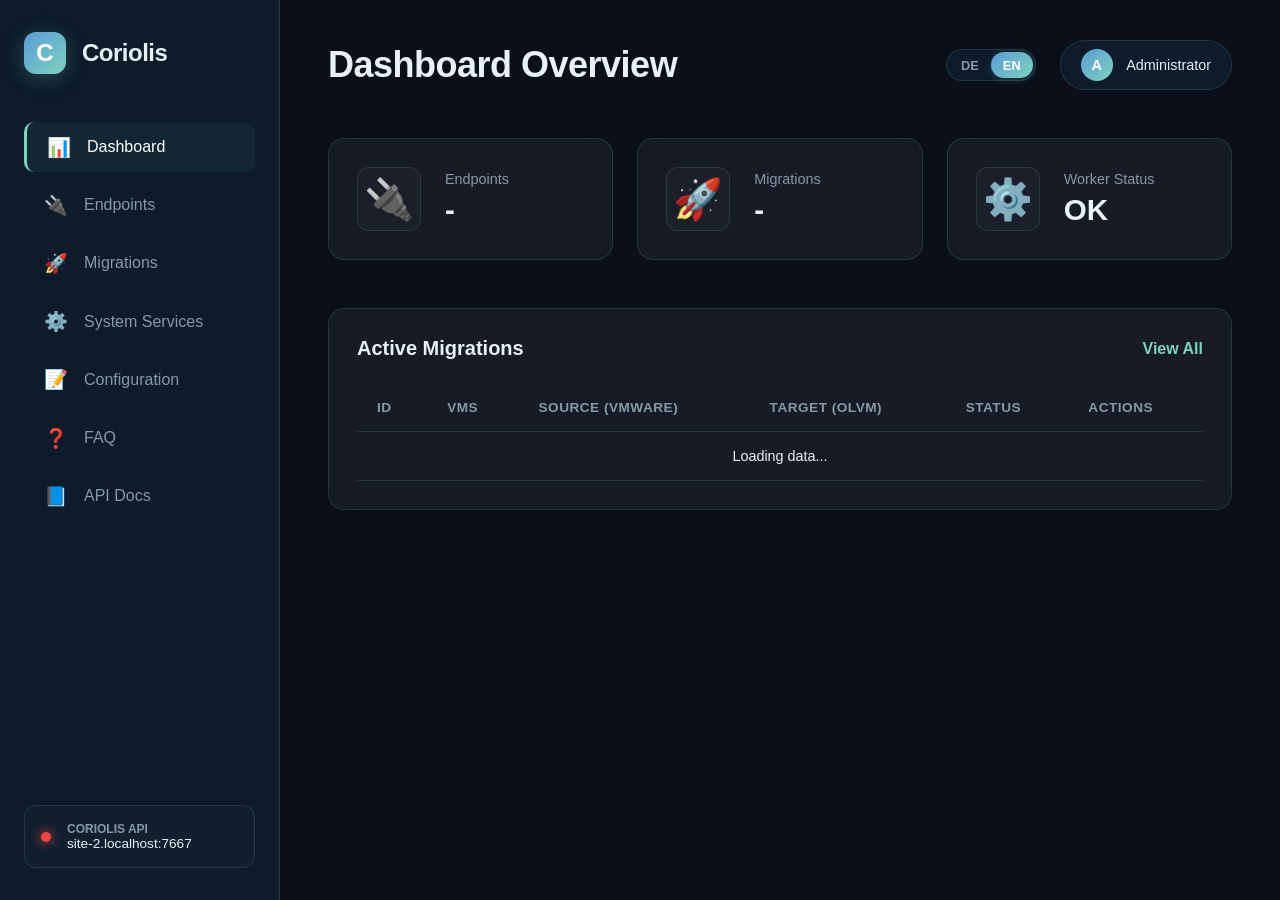
==== commit 792ead2f: "feat(dashboard): add replication options for shutdown and auto deploy and add CLI guide" ====
--- a/docker/dashboard/index.html
+++ b/docker/dashboard/index.html
@@ -423,6 +423,31 @@
         </div>
     </div>
 
+    <!-- Modal: Start Execution -->
+    <div class="modal-overlay" id="executionModal">
+        <div class="modal-card">
+            <div class="modal-header">
+                <h2 id="executionModalTitle" data-i18n="modal-exec-title">Replikation starten</h2>
+                <button class="btn-close" id="btnChooseExecutionClose">&times;</button>
+            </div>
+            <form id="executionForm">
+                <div class="form-group checkbox-group">
+                    <input type="checkbox" id="execShutdown">
+                    <label for="execShutdown" data-i18n="label-exec-shutdown">Quell-VM herunterfahren (Konsistenter Transfer)</label>
+                </div>
+                <div class="form-group checkbox-group">
+                    <input type="checkbox" id="execAutoDeploy">
+                    <label for="execAutoDeploy" data-i18n="label-exec-autodeploy">Cutover automatisch nach Abschluss ausführen</label>
+                </div>
+
+                <div class="form-actions">
+                    <button type="button" class="btn btn-secondary" id="btnCancelExecution" data-i18n="btn-cancel">Abbrechen</button>
+                    <button type="submit" class="btn btn-success" data-i18n="btn-start">Starten</button>
+                </div>
+            </form>
+        </div>
+    </div>
+
     <script src="app.js"></script>
 </body>
 </html>
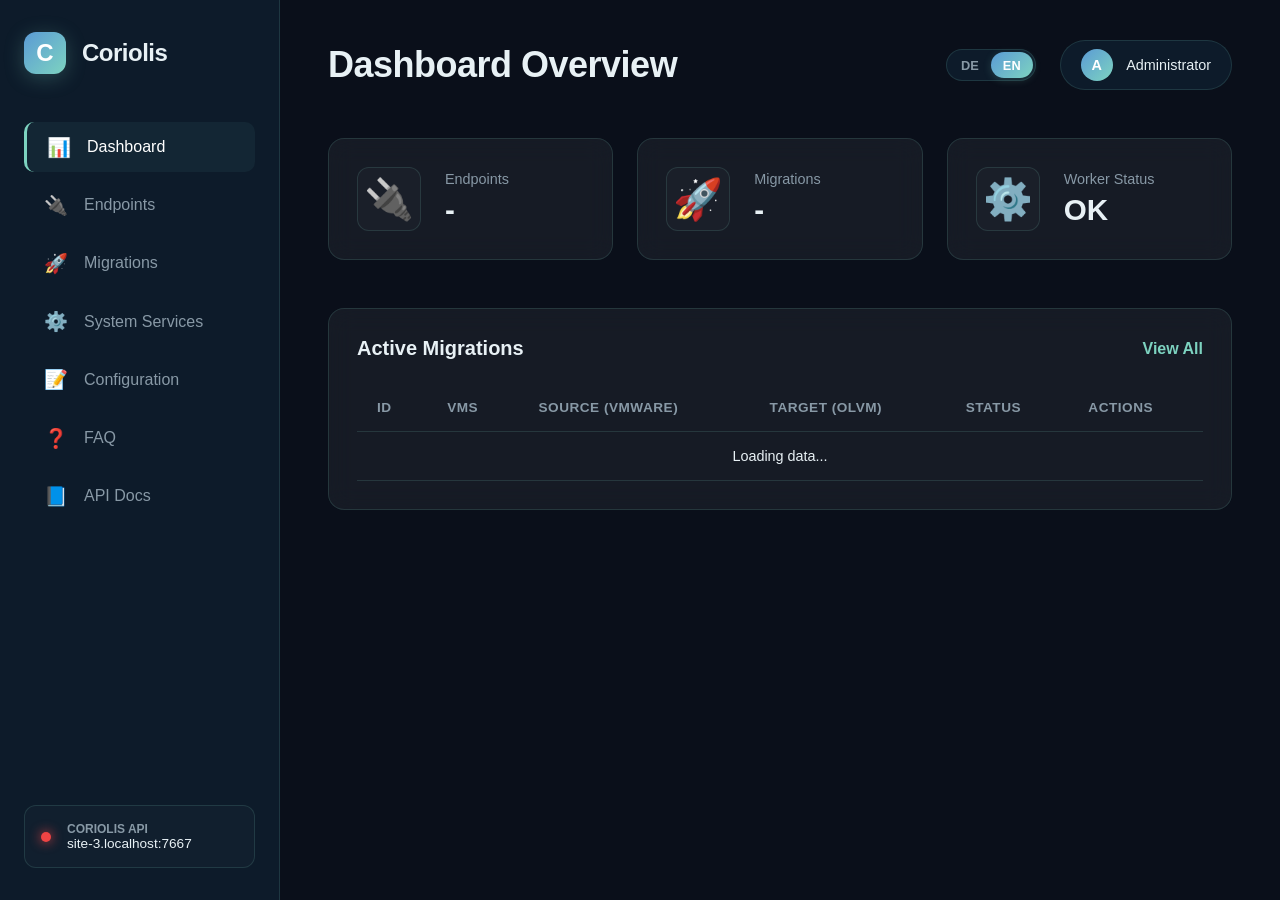
==== commit fa7cb666: "feat: add Proxmox destination and VMware import / OLVM export reverse migration, adapt dashboard, Sw" ====
--- a/docker/dashboard/index.html
+++ b/docker/dashboard/index.html
@@ -242,9 +242,10 @@
                 <div class="form-group">
                     <label for="endpointType" data-i18n="label-ep-type">Endpunkt Typ</label>
                     <select id="endpointType" required>
-                        <option value="vmware_vsphere" data-i18n="opt-ep-vmware">VMware vSphere (Quelle)</option>
-                        <option value="olvm" data-i18n="opt-ep-olvm">Oracle OLVM (Ziel)</option>
-                        <option value="hyperv" data-i18n="opt-ep-hyperv">Microsoft Hyper-V (Ziel)</option>
+                        <option value="vmware_vsphere" data-i18n="opt-ep-vmware">VMware vSphere</option>
+                        <option value="olvm" data-i18n="opt-ep-olvm">Oracle OLVM</option>
+                        <option value="hyperv" data-i18n="opt-ep-hyperv">Microsoft Hyper-V</option>
+                        <option value="proxmox" data-i18n="opt-ep-proxmox">Proxmox VE</option>
                     </select>
                 </div>
                 
@@ -323,6 +324,26 @@
                         <input type="checkbox" id="hypervInsecure" checked>
                         <label for="hypervInsecure" data-i18n="label-ignore-ssl-winrm">WinRM Zertifikat ignorieren</label>
                     </div>
+                
+                <!-- Proxmox Fields -->
+                <div id="proxmoxFields" class="provider-fields hidden">
+                    <div class="form-group">
+                        <label for="proxmoxUrl" data-i18n="label-proxmox-url">Proxmox API URL</label>
+                        <input type="text" id="proxmoxUrl" placeholder="https://pve.firma.local:8006/api2/json" data-i18n-placeholder="placeholder-proxmox-url">
+                    </div>
+                    <div class="form-group">
+                        <label for="proxmoxUser" data-i18n="label-username">Benutzername</label>
+                        <input type="text" id="proxmoxUser" placeholder="root@pam" data-i18n-placeholder="placeholder-proxmox-user">
+                    </div>
+                    <div class="form-group">
+                        <label for="proxmoxPass" data-i18n="label-password">Passwort</label>
+                        <input type="password" id="proxmoxPass">
+                    </div>
+                    <div class="form-group checkbox-group">
+                        <input type="checkbox" id="proxmoxInsecure" checked>
+                        <label for="proxmoxInsecure" data-i18n="label-ignore-ssl">SSL Zertifikat ignorieren (insecure)</label>
+                    </div>
+                </div>
                 </div>
 
                 <div class="form-actions">
@@ -390,6 +411,34 @@
                     </div>
                 </div>
 
+                <!-- Proxmox target fields -->
+                <div id="tfProxmoxFields" class="transfer-dest-fields hidden">
+                    <div class="form-group">
+                        <label for="transferProxmoxNode" data-i18n="label-tf-proxmox-node">Ziel-Node (in Proxmox)</label>
+                        <input type="text" id="transferProxmoxNode" placeholder="z.B. pve1" data-i18n-placeholder="placeholder-tf-proxmox-node">
+                    </div>
+                    <div class="form-group">
+                        <label for="transferProxmoxStorage" data-i18n="label-tf-proxmox-storage">Ziel-Storage</label>
+                        <input type="text" id="transferProxmoxStorage" placeholder="z.B. local-lvm" data-i18n-placeholder="placeholder-tf-proxmox-storage">
+                    </div>
+                </div>
+
+                <!-- VMware target fields -->
+                <div id="tfVmwareFields" class="transfer-dest-fields hidden">
+                    <div class="form-group">
+                        <label for="transferDatacenter" data-i18n="label-tf-datacenter">Ziel-Datacenter (in vSphere)</label>
+                        <input type="text" id="transferDatacenter" placeholder="z.B. Datacenter" data-i18n-placeholder="placeholder-tf-datacenter">
+                    </div>
+                    <div class="form-group">
+                        <label for="transferClusterCompute" data-i18n="label-tf-cluster-compute">Ziel-Cluster</label>
+                        <input type="text" id="transferClusterCompute" placeholder="z.B. Cluster" data-i18n-placeholder="placeholder-tf-cluster-compute">
+                    </div>
+                    <div class="form-group">
+                        <label for="transferDatastore" data-i18n="label-tf-datastore">Ziel-Datastore</label>
+                        <input type="text" id="transferDatastore" placeholder="z.B. datastore1" data-i18n-placeholder="placeholder-tf-datastore">
+                    </div>
+                </div>
+
                 <div class="form-group">
                     <label for="transferNetworkMap" data-i18n="label-tf-network">Netzwerk-Zuweisung (Quell-Netz -> Ziel-Netz)</label>
                     <div class="mapping-inputs">
@@ -423,31 +472,6 @@
         </div>
     </div>
 
-    <!-- Modal: Start Execution -->
-    <div class="modal-overlay" id="executionModal">
-        <div class="modal-card">
-            <div class="modal-header">
-                <h2 id="executionModalTitle" data-i18n="modal-exec-title">Replikation starten</h2>
-                <button class="btn-close" id="btnChooseExecutionClose">&times;</button>
-            </div>
-            <form id="executionForm">
-                <div class="form-group checkbox-group">
-                    <input type="checkbox" id="execShutdown">
-                    <label for="execShutdown" data-i18n="label-exec-shutdown">Quell-VM herunterfahren (Konsistenter Transfer)</label>
-                </div>
-                <div class="form-group checkbox-group">
-                    <input type="checkbox" id="execAutoDeploy">
-                    <label for="execAutoDeploy" data-i18n="label-exec-autodeploy">Cutover automatisch nach Abschluss ausführen</label>
-                </div>
-
-                <div class="form-actions">
-                    <button type="button" class="btn btn-secondary" id="btnCancelExecution" data-i18n="btn-cancel">Abbrechen</button>
-                    <button type="submit" class="btn btn-success" data-i18n="btn-start">Starten</button>
-                </div>
-            </form>
-        </div>
-    </div>
-
     <script src="app.js"></script>
 </body>
 </html>
--- a/docker/dashboard/style.css
+++ b/docker/dashboard/style.css
@@ -436,6 +436,12 @@
     border: 1px solid rgba(255, 99, 132, 0.25);
 }
 
+.badge-proxmox {
+    background-color: rgba(232, 94, 0, 0.15);
+    color: #e85e00;
+    border: 1px solid rgba(232, 94, 0, 0.25);
+}
+
 .badge-status {
     text-transform: uppercase;
 }
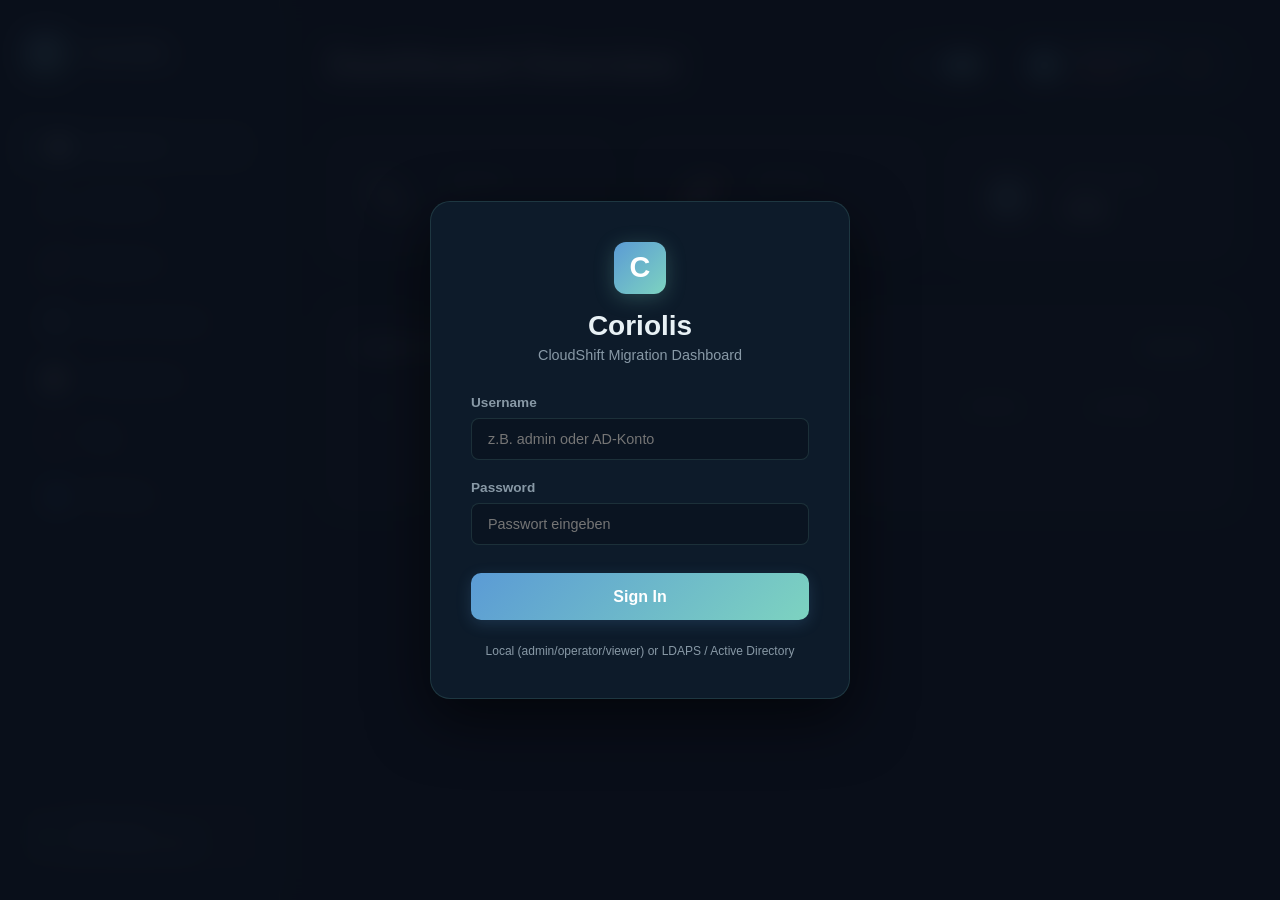
==== commit aec2ce77: "feat(auth): implement JWT token authentication and RBAC with local and LDAPS support" ====
--- a/docker/dashboard/index.html
+++ b/docker/dashboard/index.html
@@ -58,12 +58,18 @@
                         <button class="btn-lang active" id="btnLangDe" data-lang="de">DE</button>
                         <button class="btn-lang" id="btnLangEn" data-lang="en">EN</button>
                     </div>
-                    <div class="user-profile">
-                        <div class="avatar">A</div>
-                        <span class="username">Administrator</span>
+                    <div class="user-profile" id="userProfile">
+                        <div class="avatar" id="userAvatar">A</div>
+                        <div class="user-details">
+                            <span class="username" id="userName">Administrator</span>
+                            <span class="user-role badge-admin" id="userRoleBadge">admin</span>
+                        </div>
+                        <button class="btn-logout" id="btnLogout" title="Abmelden" data-i18n-title="btn-logout-title">🚪</button>
                     </div>
                 </div>
             </header>
+
+            <div id="roleNoticeBanner" class="role-banner hidden"></div>
 
             <!-- Dashboard Tab -->
             <section id="dashboardTab" class="tab-content active">
@@ -472,6 +478,35 @@
         </div>
     </div>
 
+    <!-- Modal: Login Overlay -->
+    <div class="login-overlay active" id="loginOverlay">
+        <div class="login-card">
+            <div class="login-header">
+                <div class="brand-logo login-logo">C</div>
+                <h2>Coriolis</h2>
+                <p data-i18n="login-subtitle">CloudShift Migration Dashboard</p>
+            </div>
+            <form id="loginForm">
+                <div class="form-group">
+                    <label for="loginUsername" data-i18n="label-login-username">Benutzername</label>
+                    <input type="text" id="loginUsername" required placeholder="z.B. admin oder AD-Konto" autocomplete="username">
+                </div>
+                <div class="form-group">
+                    <label for="loginPassword" data-i18n="label-login-password">Passwort</label>
+                    <input type="password" id="loginPassword" required placeholder="Passwort eingeben" autocomplete="current-password">
+                </div>
+                <div class="login-error hidden" id="loginError"></div>
+                <button type="submit" class="btn btn-primary btn-login" id="btnLoginSubmit">
+                    <span id="loginBtnText" data-i18n="btn-login">Anmelden</span>
+                    <span id="loginSpinner" class="spinner-small hidden" style="margin-left: 0.5rem; display: inline-block;"></span>
+                </button>
+            </form>
+            <div class="login-footer">
+                <span class="login-hint" data-i18n="login-hint">Lokal (admin/operator/viewer) oder LDAPS / Active Directory</span>
+            </div>
+        </div>
+    </div>
+
     <script src="app.js"></script>
 </body>
 </html>
--- a/docker/dashboard/style.css
+++ b/docker/dashboard/style.css
@@ -176,14 +176,20 @@
     align-items: center;
     gap: 0.85rem;
     background-color: var(--bg-sidebar);
-    padding: 0.5rem 1.25rem;
+    padding: 0.4rem 1rem;
     border-radius: 100px;
     border: 1px solid var(--border-color);
 }
 
+.user-details {
+    display: flex;
+    flex-direction: column;
+    gap: 0.15rem;
+}
+
 .avatar {
-    width: 32px;
-    height: 32px;
+    width: 34px;
+    height: 34px;
     border-radius: 50%;
     background: var(--accent-gradient);
     color: #fff;
@@ -192,11 +198,60 @@
     justify-content: center;
     font-weight: 600;
     font-size: 0.9rem;
+    flex-shrink: 0;
 }
 
 .username {
-    font-size: 0.9rem;
-    font-weight: 500;
+    font-size: 0.85rem;
+    font-weight: 600;
+}
+
+.user-role {
+    font-size: 0.7rem;
+    font-weight: 700;
+    text-transform: uppercase;
+    letter-spacing: 0.5px;
+    padding: 0.1rem 0.45rem;
+    border-radius: 6px;
+    display: inline-block;
+    width: fit-content;
+}
+
+.badge-admin {
+    background-color: rgba(239, 68, 68, 0.2);
+    color: #f87171;
+    border: 1px solid rgba(239, 68, 68, 0.35);
+}
+
+.badge-operator {
+    background-color: rgba(59, 130, 246, 0.2);
+    color: #60a5fa;
+    border: 1px solid rgba(59, 130, 246, 0.35);
+}
+
+.badge-viewer {
+    background-color: rgba(16, 185, 129, 0.2);
+    color: #34d399;
+    border: 1px solid rgba(16, 185, 129, 0.35);
+}
+
+.btn-logout {
+    background: none;
+    border: none;
+    color: var(--text-muted);
+    cursor: pointer;
+    font-size: 1.1rem;
+    padding: 0.25rem 0.5rem;
+    border-radius: 6px;
+    transition: all 0.2s ease;
+    display: flex;
+    align-items: center;
+    justify-content: center;
+}
+
+.btn-logout:hover {
+    color: #fff;
+    background-color: rgba(239, 68, 68, 0.2);
 }
 
 /* Tab Content Visibility */
@@ -944,4 +999,108 @@
     color: #ff3333;
 }
 
-
+/* Login Overlay & Card */
+.login-overlay {
+    position: fixed;
+    top: 0;
+    left: 0;
+    width: 100vw;
+    height: 100vh;
+    background-color: rgba(10, 15, 26, 0.94);
+    backdrop-filter: blur(12px);
+    display: none;
+    align-items: center;
+    justify-content: center;
+    z-index: 10000;
+    animation: fadeIn 0.3s ease;
+}
+
+.login-overlay.active {
+    display: flex;
+}
+
+.login-card {
+    background-color: var(--bg-sidebar);
+    border: 1px solid var(--border-color);
+    border-radius: 20px;
+    width: 100%;
+    max-width: 420px;
+    padding: 2.5rem;
+    box-shadow: 0 20px 60px rgba(0, 0, 0, 0.6);
+    animation: slideUp 0.35s cubic-bezier(0.16, 1, 0.3, 1);
+}
+
+.login-header {
+    text-align: center;
+    margin-bottom: 2rem;
+}
+
+.login-logo {
+    margin: 0 auto 1rem auto;
+    width: 52px;
+    height: 52px;
+    font-size: 1.8rem;
+}
+
+.login-header h2 {
+    font-family: var(--heading-font-family);
+    font-size: 1.75rem;
+    font-weight: 700;
+    margin-bottom: 0.35rem;
+}
+
+.login-header p {
+    color: var(--text-muted);
+    font-size: 0.9rem;
+}
+
+.login-error {
+    background-color: rgba(239, 68, 68, 0.15);
+    border: 1px solid rgba(239, 68, 68, 0.3);
+    color: #fca5a5;
+    padding: 0.75rem 1rem;
+    border-radius: 8px;
+    font-size: 0.85rem;
+    margin-bottom: 1.25rem;
+    display: flex;
+    align-items: center;
+    gap: 0.5rem;
+}
+
+.btn-login {
+    width: 100%;
+    padding: 0.9rem;
+    font-size: 1rem;
+    font-weight: 600;
+    justify-content: center;
+    margin-top: 0.5rem;
+}
+
+.login-footer {
+    margin-top: 1.5rem;
+    text-align: center;
+    font-size: 0.75rem;
+    color: var(--text-muted);
+}
+
+/* Role Notice Banner */
+.role-banner {
+    background: rgba(91, 155, 213, 0.1);
+    border: 1px solid rgba(91, 155, 213, 0.25);
+    border-radius: 8px;
+    padding: 0.6rem 1rem;
+    margin-bottom: 1.5rem;
+    font-size: 0.85rem;
+    color: #93c5fd;
+    display: flex;
+    align-items: center;
+    gap: 0.5rem;
+}
+
+.btn:disabled, .btn[disabled] {
+    opacity: 0.45;
+    cursor: not-allowed !important;
+    pointer-events: none;
+}
+
+
